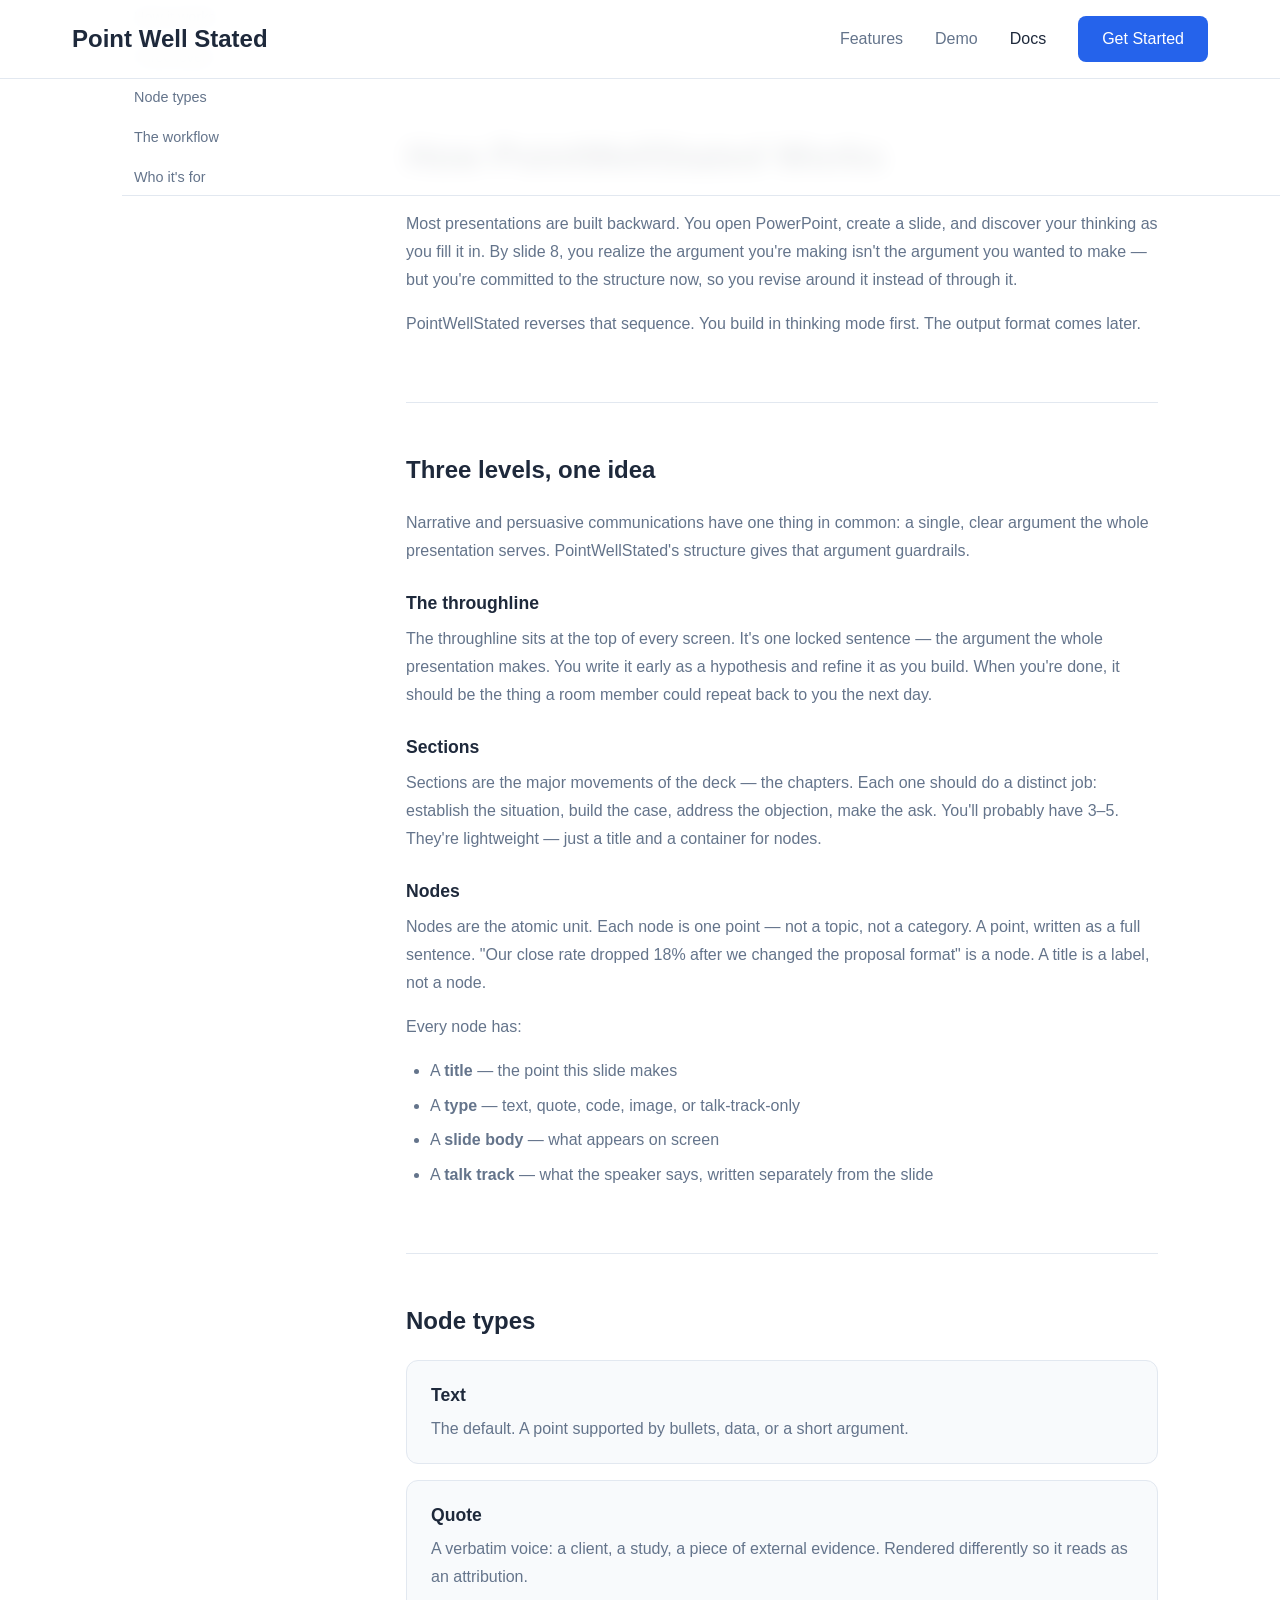
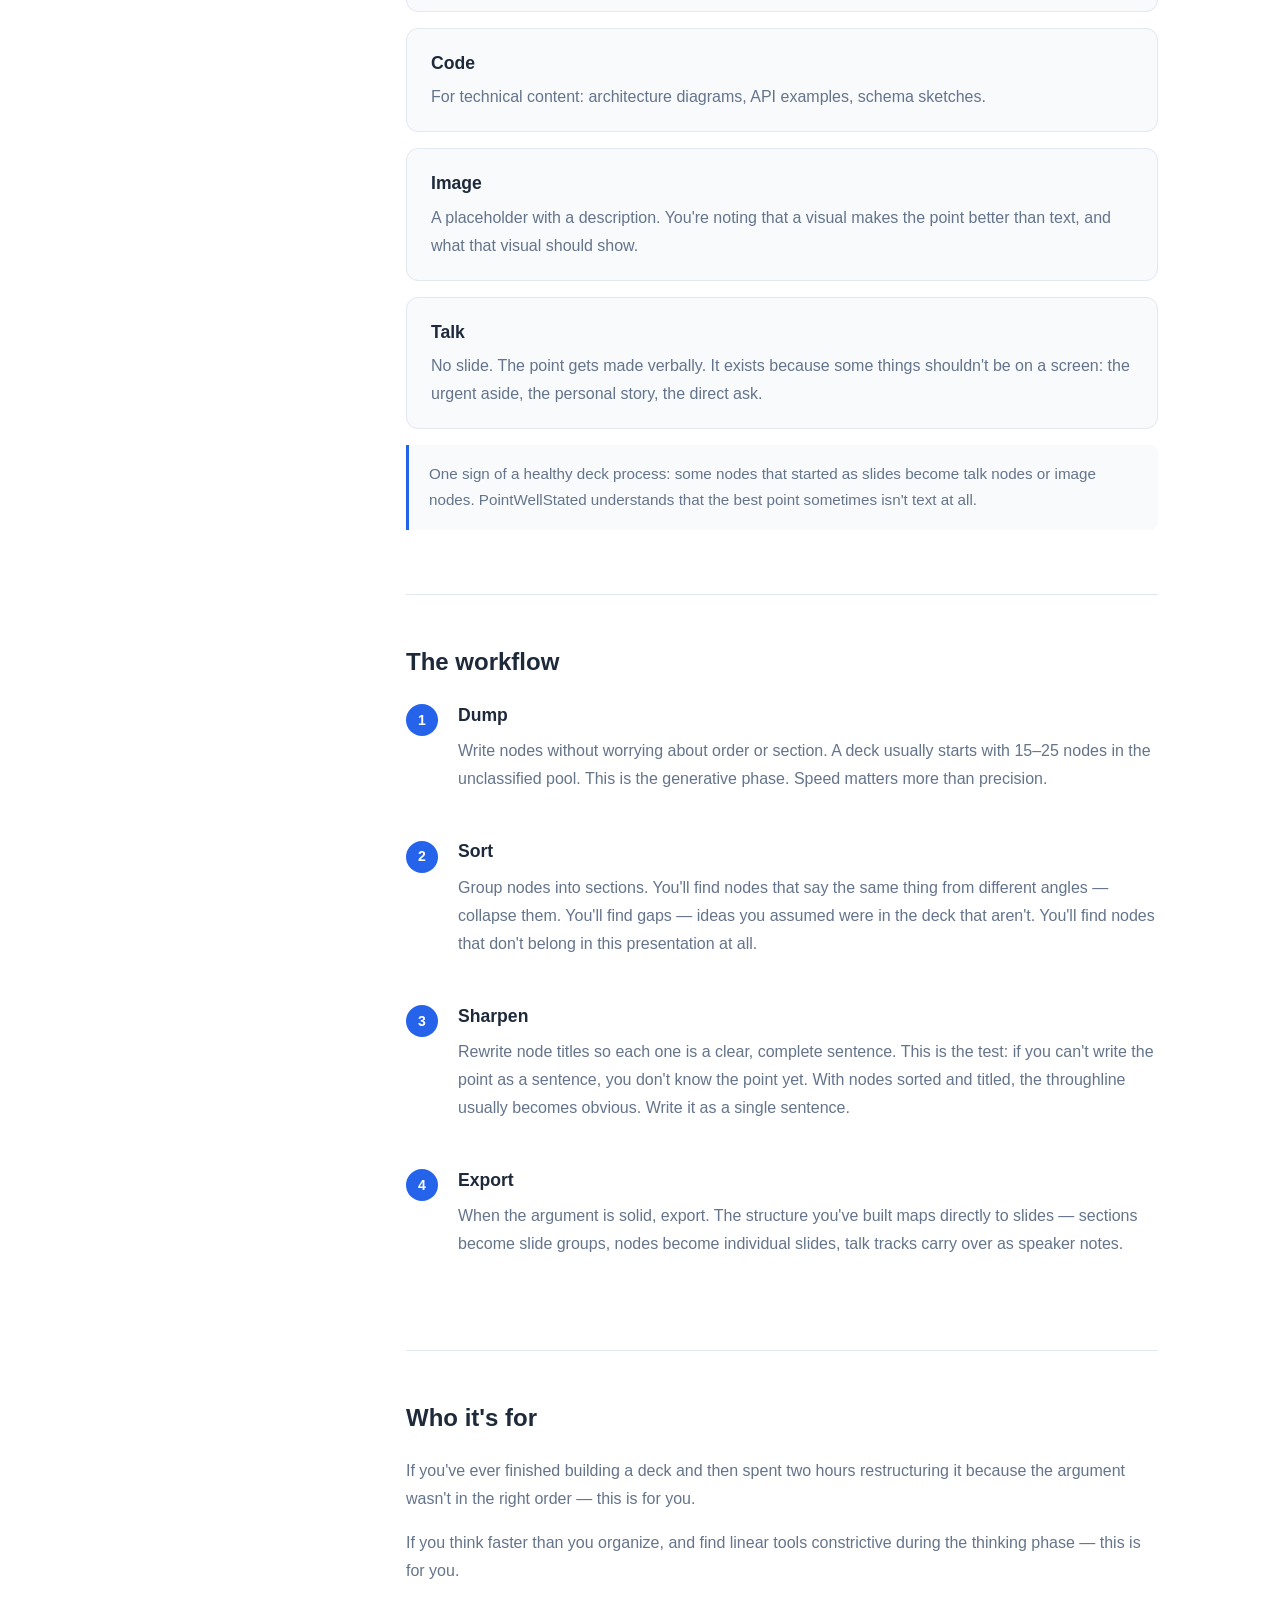
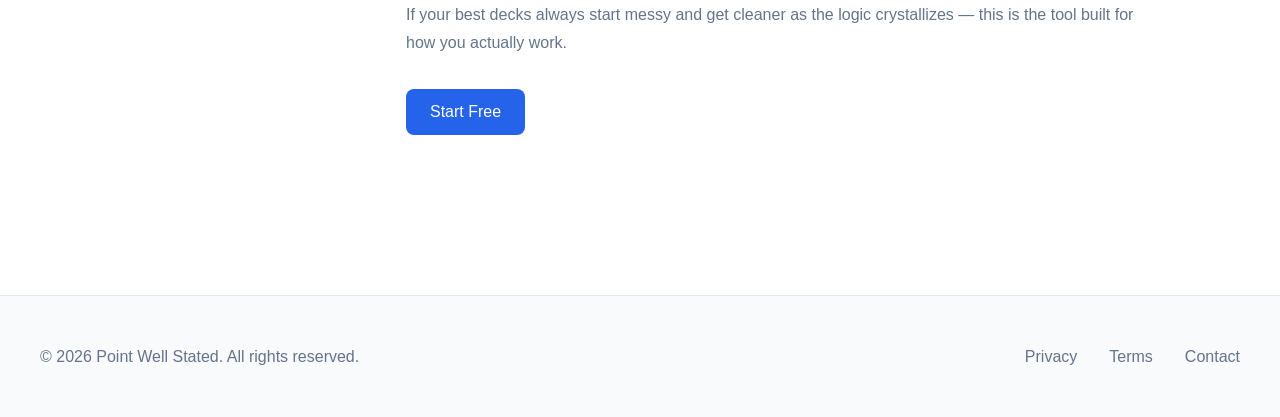
==== docs.html @ 9e126cf5 "Add docs page with product walkthrough content Co-Authored-By: Claude Sonnet 4.6 <noreply@anthropic." ====
<!DOCTYPE html>
<html lang="en">
<head>
    <meta charset="UTF-8">
    <meta name="viewport" content="width=device-width, initial-scale=1.0">
    <title>How It Works - PointWellStated</title>
    <link rel="stylesheet" href="styles.css">
</head>
<body>
    <!-- Navigation -->
    <nav>
        <div class="container">
            <a href="/" class="logo">Point Well Stated</a>
            <div class="nav-links">
                <a href="/#features">Features</a>
                <a href="/#demo">Demo</a>
                <a href="docs.html" style="color: var(--text-primary); font-weight: 500;">Docs</a>
                <a href="https://dashboard.pointwellstated.com" class="btn btn-primary">Get Started</a>
            </div>
        </div>
    </nav>

    <!-- Docs Layout -->
    <div class="docs-layout">

        <!-- Sidebar -->
        <aside class="docs-sidebar">
            <nav class="docs-nav">
                <a href="#how-it-works">How it works</a>
                <a href="#three-levels">Three levels</a>
                <a href="#node-types">Node types</a>
                <a href="#workflow">The workflow</a>
                <a href="#who-its-for">Who it's for</a>
            </nav>
        </aside>

        <!-- Main Content -->
        <main class="docs-content">

            <section id="how-it-works">
                <h1>How PointWellStated Works</h1>
                <p>Most presentations are built backward. You open PowerPoint, create a slide, and discover your thinking as you fill it in. By slide 8, you realize the argument you're making isn't the argument you wanted to make — but you're committed to the structure now, so you revise around it instead of through it.</p>
                <p>PointWellStated reverses that sequence. You build in thinking mode first. The output format comes later.</p>
            </section>

            <section id="three-levels">
                <h2>Three levels, one idea</h2>
                <p>Narrative and persuasive communications have one thing in common: a single, clear argument the whole presentation serves. PointWellStated's structure gives that argument guardrails.</p>

                <h3>The throughline</h3>
                <p>The throughline sits at the top of every screen. It's one locked sentence — the argument the whole presentation makes. You write it early as a hypothesis and refine it as you build. When you're done, it should be the thing a room member could repeat back to you the next day.</p>

                <h3>Sections</h3>
                <p>Sections are the major movements of the deck — the chapters. Each one should do a distinct job: establish the situation, build the case, address the objection, make the ask. You'll probably have 3–5. They're lightweight — just a title and a container for nodes.</p>

                <h3>Nodes</h3>
                <p>Nodes are the atomic unit. Each node is one point — not a topic, not a category. A point, written as a full sentence. "Our close rate dropped 18% after we changed the proposal format" is a node. A title is a label, not a node.</p>

                <p>Every node has:</p>
                <ul>
                    <li>A <strong>title</strong> — the point this slide makes</li>
                    <li>A <strong>type</strong> — text, quote, code, image, or talk-track-only</li>
                    <li>A <strong>slide body</strong> — what appears on screen</li>
                    <li>A <strong>talk track</strong> — what the speaker says, written separately from the slide</li>
                </ul>
            </section>

            <section id="node-types">
                <h2>Node types</h2>

                <div class="node-type">
                    <h3>Text</h3>
                    <p>The default. A point supported by bullets, data, or a short argument.</p>
                </div>

                <div class="node-type">
                    <h3>Quote</h3>
                    <p>A verbatim voice: a client, a study, a piece of external evidence. Rendered differently so it reads as an attribution.</p>
                </div>

                <div class="node-type">
                    <h3>Code</h3>
                    <p>For technical content: architecture diagrams, API examples, schema sketches.</p>
                </div>

                <div class="node-type">
                    <h3>Image</h3>
                    <p>A placeholder with a description. You're noting that a visual makes the point better than text, and what that visual should show.</p>
                </div>

                <div class="node-type">
                    <h3>Talk</h3>
                    <p>No slide. The point gets made verbally. It exists because some things shouldn't be on a screen: the urgent aside, the personal story, the direct ask.</p>
                </div>

                <p class="docs-note">One sign of a healthy deck process: some nodes that started as slides become talk nodes or image nodes. PointWellStated understands that the best point sometimes isn't text at all.</p>
            </section>

            <section id="workflow">
                <h2>The workflow</h2>

                <div class="workflow-step">
                    <div class="step-number">1</div>
                    <div class="step-body">
                        <h3>Dump</h3>
                        <p>Write nodes without worrying about order or section. A deck usually starts with 15–25 nodes in the unclassified pool. This is the generative phase. Speed matters more than precision.</p>
                    </div>
                </div>

                <div class="workflow-step">
                    <div class="step-number">2</div>
                    <div class="step-body">
                        <h3>Sort</h3>
                        <p>Group nodes into sections. You'll find nodes that say the same thing from different angles — collapse them. You'll find gaps — ideas you assumed were in the deck that aren't. You'll find nodes that don't belong in this presentation at all.</p>
                    </div>
                </div>

                <div class="workflow-step">
                    <div class="step-number">3</div>
                    <div class="step-body">
                        <h3>Sharpen</h3>
                        <p>Rewrite node titles so each one is a clear, complete sentence. This is the test: if you can't write the point as a sentence, you don't know the point yet. With nodes sorted and titled, the throughline usually becomes obvious. Write it as a single sentence.</p>
                    </div>
                </div>

                <div class="workflow-step">
                    <div class="step-number">4</div>
                    <div class="step-body">
                        <h3>Export</h3>
                        <p>When the argument is solid, export. The structure you've built maps directly to slides — sections become slide groups, nodes become individual slides, talk tracks carry over as speaker notes.</p>
                    </div>
                </div>
            </section>

            <section id="who-its-for">
                <h2>Who it's for</h2>
                <p>If you've ever finished building a deck and then spent two hours restructuring it because the argument wasn't in the right order — this is for you.</p>
                <p>If you think faster than you organize, and find linear tools constrictive during the thinking phase — this is for you.</p>
                <p>If your best decks always start messy and get cleaner as the logic crystallizes — this is the tool built for how you actually work.</p>
                <div class="docs-cta">
                    <a href="https://dashboard.pointwellstated.com" class="btn btn-primary">Start Free</a>
                </div>
            </section>

        </main>
    </div>

    <!-- Footer -->
    <footer>
        <div class="container">
            <p>&copy; 2026 Point Well Stated. All rights reserved.</p>
            <div class="footer-links">
                <a href="#">Privacy</a>
                <a href="#">Terms</a>
                <a href="#">Contact</a>
            </div>
        </div>
    </footer>

    <script src="main.js"></script>
</body>
</html>
---- styles.css ----
* {
    margin: 0;
    padding: 0;
    box-sizing: border-box;
}

:root {
    --primary: #2563eb;
    --primary-dark: #1e40af;
    --text-primary: #1e293b;
    --text-secondary: #64748b;
    --bg-light: #f8fafc;
    --bg-white: #ffffff;
    --border: #e2e8f0;
}

body {
    font-family: -apple-system, BlinkMacSystemFont, 'Segoe UI', 'Roboto', 'Oxygen', 'Ubuntu', 'Cantarell', sans-serif;
    line-height: 1.6;
    color: var(--text-primary);
    background: var(--bg-white);
}

/* Navigation */
nav {
    position: fixed;
    top: 0;
    width: 100%;
    background: rgba(255, 255, 255, 0.9);
    backdrop-filter: blur(10px);
    border-bottom: 1px solid var(--border);
    z-index: 1000;
}

nav .container {
    max-width: 1200px;
    margin: 0 auto;
    padding: 1rem 2rem;
    display: flex;
    justify-content: space-between;
    align-items: center;
}

nav .logo {
    font-size: 1.5rem;
    font-weight: 700;
    color: var(--text-primary);
    text-decoration: none;
}

nav .nav-links {
    display: flex;
    gap: 2rem;
    align-items: center;
}

nav a {
    color: var(--text-secondary);
    text-decoration: none;
    transition: color 0.2s;
}

nav a:hover {
    color: var(--text-primary);
}

.btn {
    padding: 0.625rem 1.5rem;
    border-radius: 0.5rem;
    font-weight: 500;
    text-decoration: none;
    transition: all 0.2s;
    display: inline-block;
}

.btn-primary {
    background: var(--primary);
    color: white;
    border: none;
}

.btn-primary:hover {
    background: var(--primary-dark);
    transform: translateY(-1px);
}

.btn-secondary {
    color: var(--text-secondary);
}

/* Hero Section */
.hero {
    padding: 8rem 2rem 6rem;
    text-align: center;
    background: linear-gradient(180deg, var(--bg-white) 0%, var(--bg-light) 100%);
}

.hero h1 {
    font-size: 3.5rem;
    font-weight: 700;
    margin-bottom: 1.5rem;
    line-height: 1.2;
    color: var(--text-primary);
}

.hero p {
    font-size: 1.25rem;
    color: var(--text-secondary);
    max-width: 600px;
    margin: 0 auto 2.5rem;
}

.hero-cta {
    display: flex;
    gap: 1rem;
    justify-content: center;
    align-items: center;
}

/* Product Demo Section */
.product-demo {
    padding: 6rem 2rem;
    background: var(--bg-white);
}

.container {
    max-width: 1200px;
    margin: 0 auto;
}

.product-demo h2 {
    font-size: 2.5rem;
    text-align: center;
    margin-bottom: 3rem;
    color: var(--text-primary);
}

.demo-wrapper {
    display: grid;
    grid-template-columns: 1fr 1fr;
    gap: 3rem;
    align-items: center;
    margin-top: 2rem;
}

.demo-text {
    display: flex;
    flex-direction: column;
    justify-content: center;
}

.demo-text h3 {
    font-size: 2rem;
    margin-bottom: 1rem;
    color: var(--text-primary);
    line-height: 1.3;
}

.demo-text p {
    font-size: 1.125rem;
    color: var(--text-secondary);
    line-height: 1.7;
    margin-bottom: 1.5rem;
}

.demo-container {
    border-radius: 1rem;
    overflow: hidden;
    box-shadow: 0 12px 24px rgba(0, 0, 0, 0.1);
}

.demo-container img {
    width: 100%;
    height: auto;
    display: block;
}

/* Features Section */
.features {
    padding: 6rem 2rem;
    background: var(--bg-light);
}

.features h2 {
    font-size: 2.5rem;
    text-align: center;
    margin-bottom: 3rem;
    color: var(--text-primary);
}

.features-grid {
    display: grid;
    grid-template-columns: repeat(auto-fit, minmax(300px, 1fr));
    gap: 2rem;
    max-width: 1200px;
    margin: 0 auto;
}

.feature-card {
    background: var(--bg-white);
    padding: 2rem;
    border-radius: 1rem;
    border: 1px solid var(--border);
    transition: transform 0.2s, box-shadow 0.2s;
}

.feature-card:hover {
    transform: translateY(-4px);
    box-shadow: 0 12px 24px rgba(0, 0, 0, 0.1);
}

.feature-icon {
    width: 48px;
    height: 48px;
    background: var(--bg-light);
    border-radius: 0.75rem;
    display: flex;
    align-items: center;
    justify-content: center;
    font-size: 1.5rem;
    margin-bottom: 1.5rem;
}

.feature-card h3 {
    font-size: 1.5rem;
    margin-bottom: 1rem;
    color: var(--text-primary);
}

.feature-card p {
    color: var(--text-secondary);
    line-height: 1.7;
}

/* CTA Section */
.cta-section {
    padding: 6rem 2rem;
    background: var(--bg-white);
    text-align: center;
}

.cta-section h2 {
    font-size: 2.5rem;
    margin-bottom: 1.5rem;
    color: var(--text-primary);
}

.cta-section p {
    font-size: 1.25rem;
    color: var(--text-secondary);
    margin-bottom: 2rem;
}

/* Footer */
footer {
    padding: 3rem 2rem;
    background: var(--bg-light);
    border-top: 1px solid var(--border);
}

footer .container {
    max-width: 1200px;
    margin: 0 auto;
    display: flex;
    justify-content: space-between;
    align-items: center;
}

footer p {
    color: var(--text-secondary);
}

footer .footer-links {
    display: flex;
    gap: 2rem;
}

footer a {
    color: var(--text-secondary);
    text-decoration: none;
    transition: color 0.2s;
}

footer a:hover {
    color: var(--text-primary);
}

/* Docs Layout */
.docs-layout {
    display: grid;
    grid-template-columns: 220px 1fr;
    max-width: 1100px;
    margin: 0 auto;
    padding: 8rem 2rem 4rem;
    gap: 4rem;
    align-items: start;
}

.docs-sidebar {
    position: sticky;
    top: 6rem;
}

.docs-nav {
    display: flex;
    flex-direction: column;
    gap: 0.25rem;
}

.docs-nav a {
    color: var(--text-secondary);
    text-decoration: none;
    padding: 0.4rem 0.75rem;
    border-radius: 0.375rem;
    font-size: 0.9rem;
    transition: color 0.2s, background 0.2s;
}

.docs-nav a:hover {
    color: var(--text-primary);
    background: var(--bg-light);
}

.docs-content section {
    padding-bottom: 3rem;
    margin-bottom: 3rem;
    border-bottom: 1px solid var(--border);
}

.docs-content section:last-child {
    border-bottom: none;
}

.docs-content h1 {
    font-size: 2.25rem;
    font-weight: 700;
    margin-bottom: 1.5rem;
    color: var(--text-primary);
}

.docs-content h2 {
    font-size: 1.5rem;
    font-weight: 600;
    margin-bottom: 1.25rem;
    margin-top: 2rem;
    color: var(--text-primary);
}

.docs-content h3 {
    font-size: 1.1rem;
    font-weight: 600;
    margin-bottom: 0.5rem;
    margin-top: 1.5rem;
    color: var(--text-primary);
}

.docs-content p {
    color: var(--text-secondary);
    line-height: 1.75;
    margin-bottom: 1rem;
}

.docs-content ul {
    color: var(--text-secondary);
    line-height: 1.75;
    padding-left: 1.5rem;
    margin-bottom: 1rem;
}

.docs-content ul li {
    margin-bottom: 0.4rem;
}

.node-type {
    background: var(--bg-light);
    border: 1px solid var(--border);
    border-radius: 0.75rem;
    padding: 1.25rem 1.5rem;
    margin-bottom: 1rem;
}

.node-type h3 {
    margin-top: 0;
    margin-bottom: 0.375rem;
}

.node-type p {
    margin-bottom: 0;
}

.docs-note {
    background: var(--bg-light);
    border-left: 3px solid var(--primary);
    padding: 1rem 1.25rem;
    border-radius: 0 0.5rem 0.5rem 0;
    font-size: 0.95rem;
}

.workflow-step {
    display: flex;
    gap: 1.25rem;
    margin-bottom: 1.75rem;
    align-items: flex-start;
}

.step-number {
    flex-shrink: 0;
    width: 2rem;
    height: 2rem;
    background: var(--primary);
    color: white;
    border-radius: 50%;
    display: flex;
    align-items: center;
    justify-content: center;
    font-weight: 600;
    font-size: 0.875rem;
    margin-top: 0.2rem;
}

.step-body h3 {
    margin-top: 0;
}

.docs-cta {
    margin-top: 2rem;
}

/* Responsive */
@media (max-width: 768px) {
    .hero h1 {
        font-size: 2.5rem;
    }

    .hero p {
        font-size: 1.125rem;
    }

    .hero-cta {
        flex-direction: column;
    }

    nav .nav-links {
        gap: 1rem;
    }

    footer .container {
        flex-direction: column;
        gap: 1.5rem;
        text-align: center;
    }

    .features h2,
    .product-demo h2,
    .cta-section h2 {
        font-size: 2rem;
    }

    .demo-wrapper {
        grid-template-columns: 1fr;
        gap: 2rem;
    }

    .demo-text h3 {
        font-size: 1.75rem;
    }

    .demo-text p {
        font-size: 1rem;
    }
}
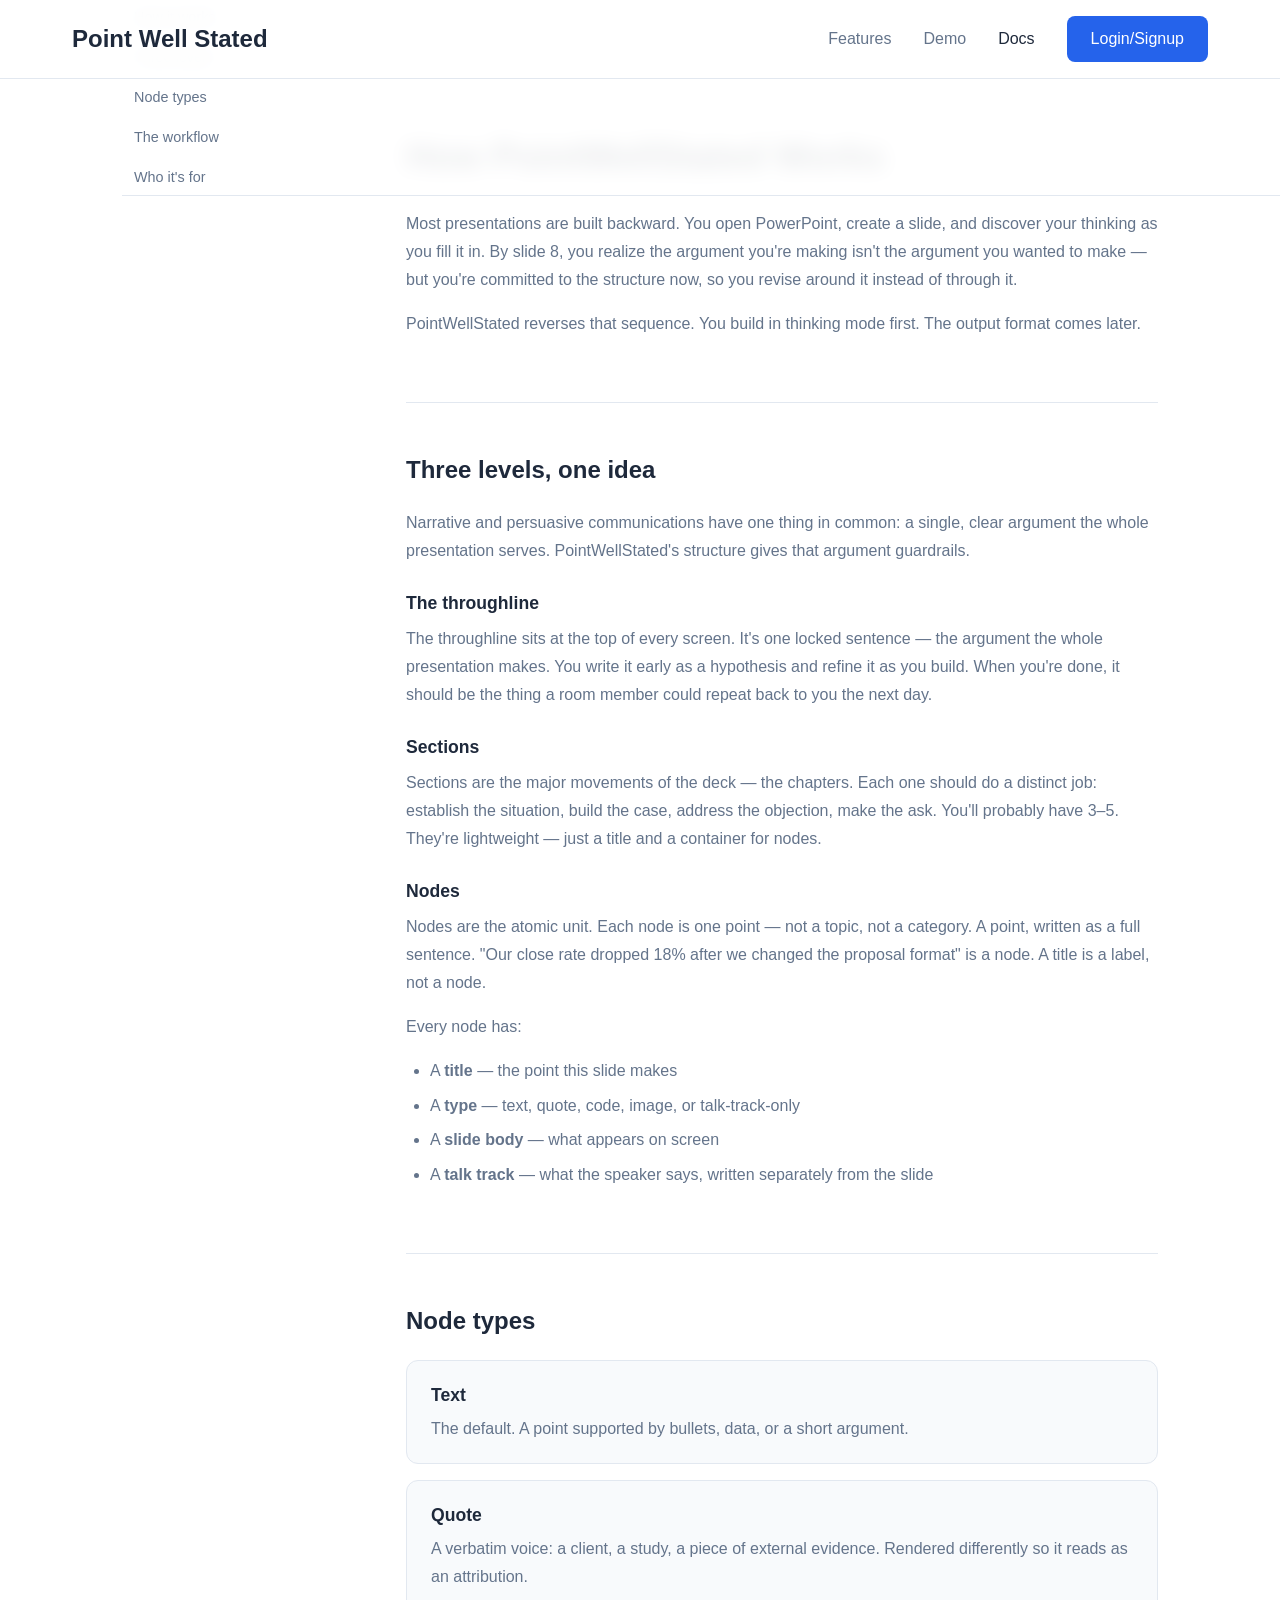
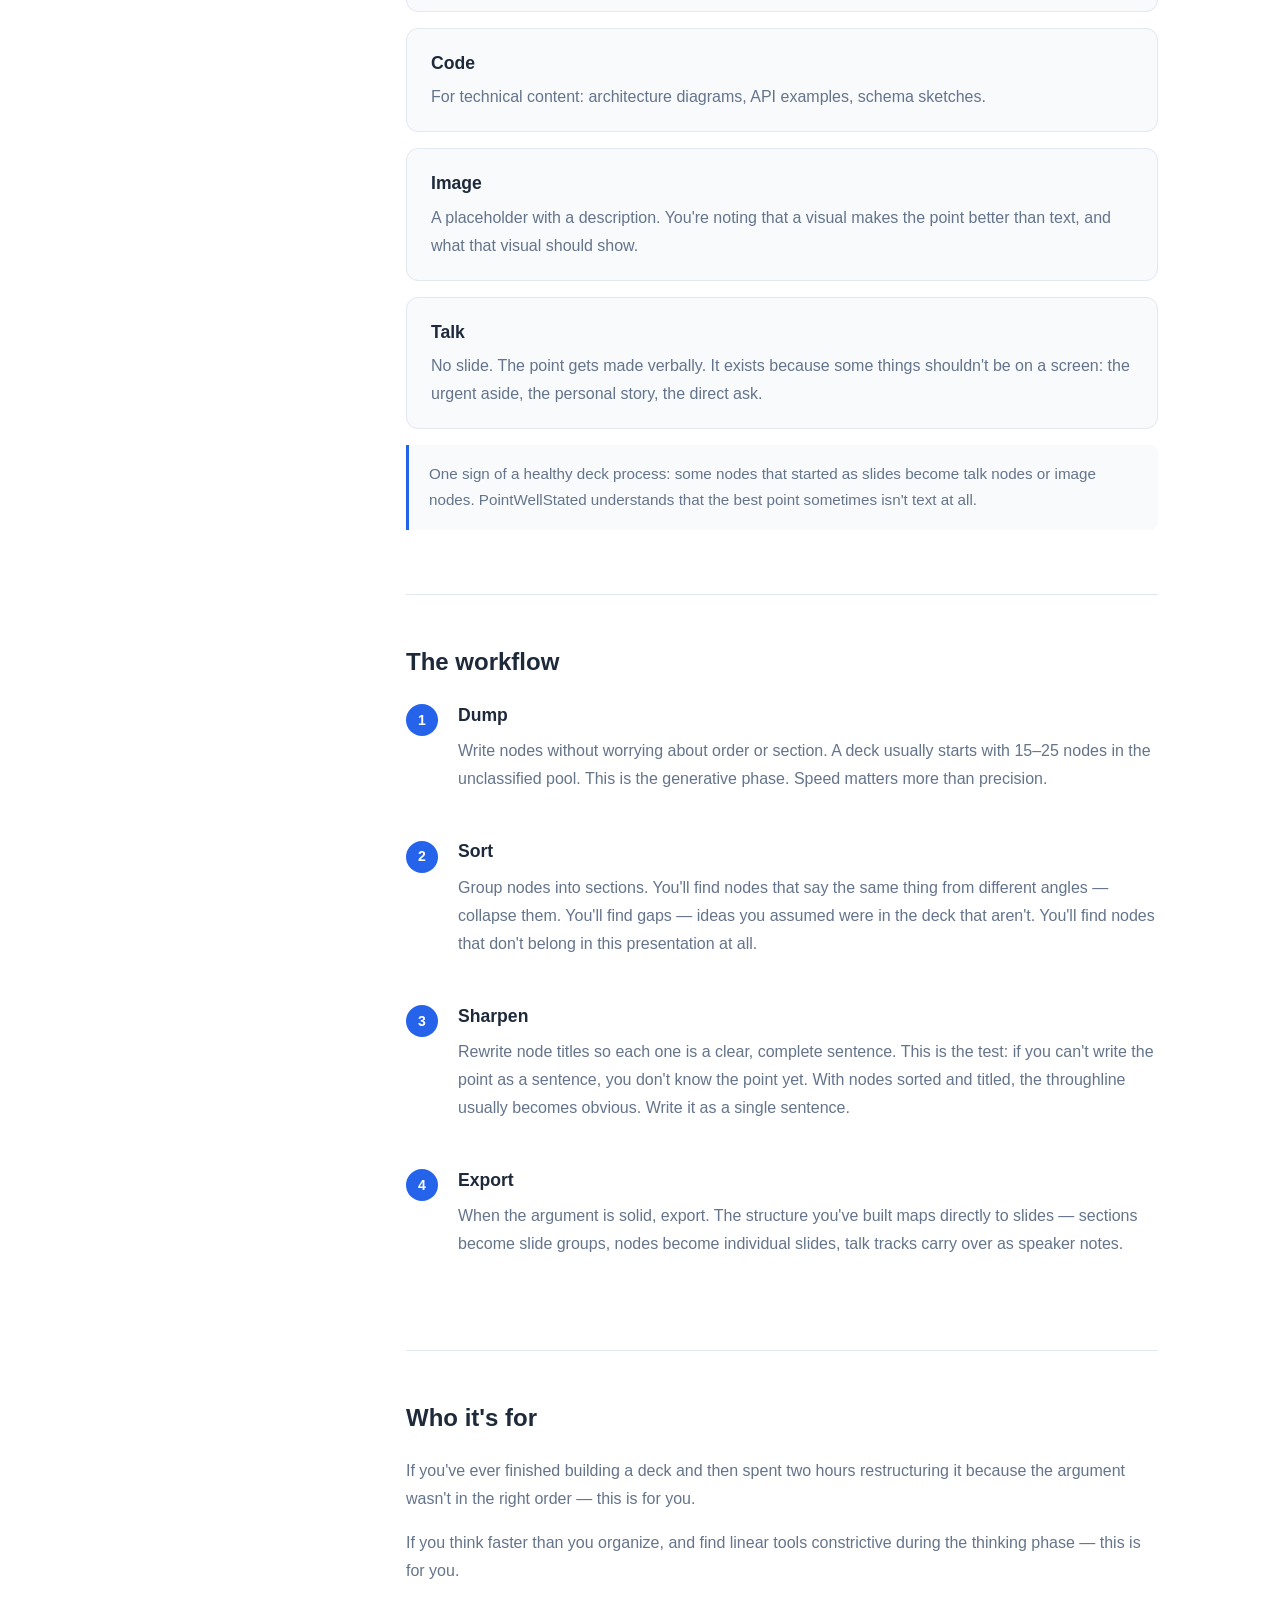
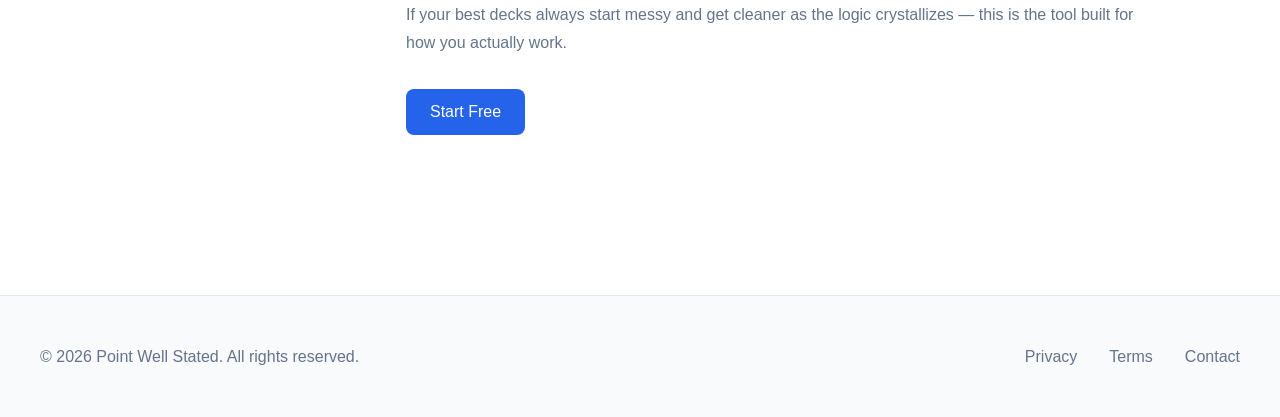
==== commit c5fc1ae0: "link text" ====
--- a/docs.html
+++ b/docs.html
@@ -15,7 +15,7 @@
                 <a href="/#features">Features</a>
                 <a href="/#demo">Demo</a>
                 <a href="docs.html" style="color: var(--text-primary); font-weight: 500;">Docs</a>
-                <a href="https://dashboard.pointwellstated.com" class="btn btn-primary">Get Started</a>
+                <a href="https://dashboard.pointwellstated.com" class="btn btn-primary">Login/Signup</a>
             </div>
         </div>
     </nav>
